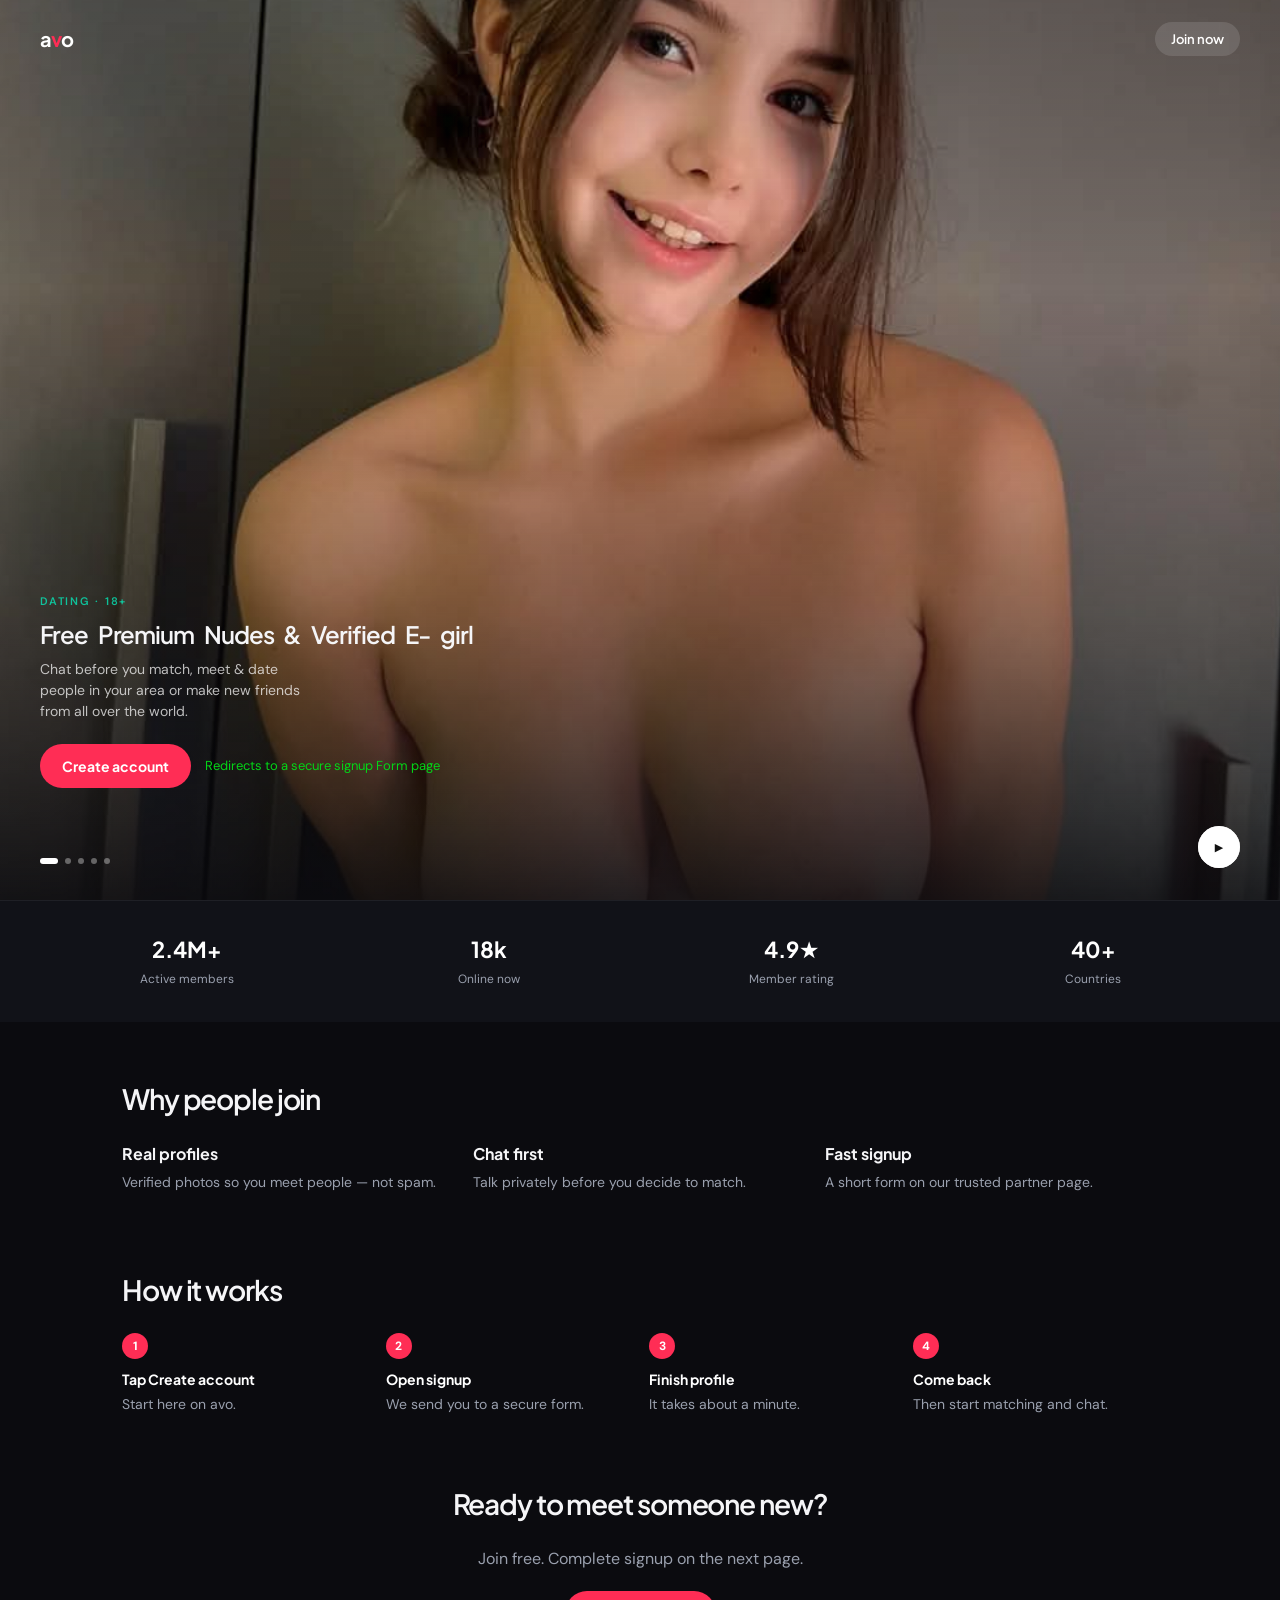
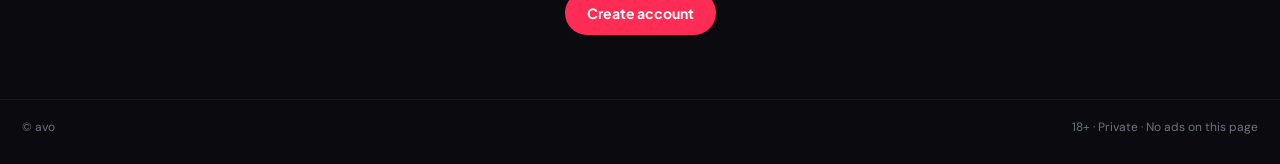
==== index.html @ a5b29438 "First upload" ====
<!DOCTYPE html>
<html lang="en">

<head>
	<meta charset="utf-8">
	<meta name="viewport" content="width=device-width, initial-scale=1">
	<title>avo — Meet people nearby. Chat first. Date better.</title>
	<meta name="description"
		content="A modern dating platform. Chat before you match, meet people nearby, and start real conversations. Join free today.">
	<link
		href="https://fonts.googleapis.com/css2?family=DM+Sans:ital,opsz,wght@0,9..40,400;0,9..40,500;0,9..40,700&family=Plus+Jakarta+Sans:wght@500;600;700&display=swap"
		rel="stylesheet">
	<link rel="stylesheet" href="css/style.css">
</head>

<body>
	<header class="nav">
		<a class="logo" href="index.html">a<span>v</span>o</a>
		<button class="nav-cta" type="button" data-signup>Join now</button>
	</header>

	<section class="hero">
		<div class="slider" id="slider">
			<div class="slide active" style="background-image:url(images/bg_1.jpeg)"></div>
			<div class="slide" style="background-image:url(images/bg_2.jpg)"></div>
			<div class="slide" style="background-image:url(images/bg_3.jpeg)"></div>
			<div class="slide" style="background-image:url(images/bg_4.jpeg)"></div>
			<div class="slide" style="background-image:url(images/bg_5.jpg)"></div>


		</div>
		<div class="hero-shade"></div>
		<div class="hero-copy">
			<div class="hero-card">
				<p class="eyebrow">Dating · 18+</p>
				<h1>Free Premium Nudes & Verified E- girl</h1>
				<p class="lead">Chat before you match, meet & date people in your area or make new friends from all
					over the world. </p>
				<div class="hero-actions">
					<button class="btn" id="cta" type="button">Create account</button>
					<p class="hint">Redirects to a secure signup Form page</p>
				</div>
				<!-- <p class="meta">2.4M members · 18k online · 4.9 rating</p> -->
			</div>
		</div>
		<div class="dots" id="sliderNav"></div>
		<button class="play" type="button" data-signup aria-label="Join">▶</button>
	</section>

	<section class="strip">
		<div><b>2.4M+</b><span>Active members</span></div>
		<div><b>18k</b><span>Online now</span></div>
		<div><b>4.9★</b><span>Member rating</span></div>
		<div><b>40+</b><span>Countries</span></div>
	</section>

	<section class="block">
		<h2>Why people join</h2>
		<div class="grid3">
			<div>
				<strong>Real profiles</strong>
				<p>Verified photos so you meet people — not spam.</p>
			</div>
			<div>
				<strong>Chat first</strong>
				<p>Talk privately before you decide to match.</p>
			</div>
			<div>
				<strong>Fast signup</strong>
				<p>A short form on our trusted partner page.</p>
			</div>
		</div>
	</section>

	<section class="block how">
		<h2>How it works</h2>
		<ol class="steps">
			<li><strong>Tap Create account</strong>Start here on avo.</li>
			<li><strong>Open signup</strong>We send you to a secure form.</li>
			<li><strong>Finish profile</strong>It takes about a minute.</li>
			<li><strong>Come back</strong>Then start matching and chat.</li>
		</ol>
	</section>

	<section class="close">
		<h2>Ready to meet someone new?</h2>
		<p>Join free. Complete signup on the next page.</p>
		<button class="btn" type="button" data-signup>Create account</button>
	</section>

	<footer class="foot">
		<span>© avo</span>
		<span>18+ · Private · No ads on this page</span>
	</footer>

	<script>
		const LINKS = {
			US: "https://bgeqbv.sereneloves.com/?utm_source=da57dc555e50572d&ban=other&j1=1&s1=175893&s2=2086287&s3=emily&click_id=emily",
			GB: "https://bgeqbv.sereneloves.com/?utm_source=da57dc555e50572d&ban=other&j1=1&s1=175893&s2=2086287&s3=emily&click_id=emily",
			DE: "https://bgeqbv.sereneloves.com/?utm_source=da57dc555e50572d&ban=other&j1=1&s1=175893&s2=2086287&s3=emily&click_id=emily",
			NO: "https://bgeqbv.sereneloves.com/?utm_source=da57dc555e50572d&ban=other&j1=1&s1=175893&s2=2086287&s3=emily&click_id=emily",
			AU: "https://bgeqbv.sereneloves.com/?utm_source=da57dc555e50572d&ban=other&j1=1&s1=175893&s2=2086287&s3=emily&click_id=emily",
			CH: "https://bgeqbv.sereneloves.com/?utm_source=da57dc555e50572d&ban=other&j1=1&s1=175893&s2=2086287&s3=emily&click_id=emily",
			DK: "https://bgeqbv.sereneloves.com/?utm_source=da57dc555e50572d&ban=other&j1=1&s1=175893&s2=2086287&s3=emily&click_id=emily",
			SE: "https://bgeqbv.sereneloves.com/?utm_source=da57dc555e50572d&ban=other&j1=1&s1=175893&s2=2086287&s3=emily&click_id=emily",
			BE: "https://bgeqbv.sereneloves.com/?utm_source=da57dc555e50572d&ban=other&j1=1&s1=175893&s2=2086287&s3=emily&click_id=emily",
			NZ: "https://bgeqbv.sereneloves.com/?utm_source=da57dc555e50572d&ban=other&j1=1&s1=175893&s2=2086287&s3=emily&click_id=emily",
			AT: "https://bgeqbv.sereneloves.com/?utm_source=da57dc555e50572d&ban=other&j1=1&s1=175893&s2=2086287&s3=emily&click_id=emily",
			CA: "https://bgeqbv.sereneloves.com/?utm_source=da57dc555e50572d&ban=other&j1=1&s1=175893&s2=2086287&s3=emily&click_id=emily",
			HU: "https://bgeqbv.sereneloves.com/?utm_source=da57dc555e50572d&ban=other&j1=1&s1=175893&s2=2086287&s3=emily&click_id=emily",
			NL: "https://bgeqbv.sereneloves.com/?utm_source=da57dc555e50572d&ban=other&j1=1&s1=175893&s2=2086287&s3=emily&click_id=emily",
			CZ: "https://bgeqbv.sereneloves.com/?utm_source=da57dc555e50572d&ban=other&j1=1&s1=175893&s2=2086287&s3=emily&click_id=emily",
			FI: "https://bgeqbv.sereneloves.com/?utm_source=da57dc555e50572d&ban=other&j1=1&s1=175893&s2=2086287&s3=emily&click_id=emily",
			FR: "https://bgeqbv.sereneloves.com/?utm_source=da57dc555e50572d&ban=other&j1=1&s1=175893&s2=2086287&s3=emily&click_id=emily",
			IT: "https://bgeqbv.sereneloves.com/?utm_source=da57dc555e50572d&ban=other&j1=1&s1=175893&s2=2086287&s3=emily&click_id=emily",
			IE: "https://bgeqbv.sereneloves.com/?utm_source=da57dc555e50572d&ban=other&j1=1&s1=175893&s2=2086287&s3=emily&click_id=emily",
			SI: "https://bgeqbv.sereneloves.com/?utm_source=da57dc555e50572d&ban=other&j1=1&s1=175893&s2=2086287&s3=emily&click_id=emily",
			LU: "https://bgeqbv.sereneloves.com/?utm_source=da57dc555e50572d&ban=other&j1=1&s1=175893&s2=2086287&s3=emily&click_id=emily",

			RO: "https://bgeqbv.dlstinguishedate.net/?utm_source=da57dc555e50572d&ban=other&j1=1&s1=175893&s2=2076043&s3=Amd&click_id=Amd",
			PL: "https://bgeqbv.dlstinguishedate.net/?utm_source=da57dc555e50572d&ban=other&j1=1&s1=175893&s2=2076043&s3=Amd&click_id=Amd",
			PT: "https://bgeqbv.dlstinguishedate.net/?utm_source=da57dc555e50572d&ban=other&j1=1&s1=175893&s2=2076043&s3=Amd&click_id=Amd",
			SK: "https://bgeqbv.dlstinguishedate.net/?utm_source=da57dc555e50572d&ban=other&j1=1&s1=175893&s2=2076043&s3=Amd&click_id=Amd",
			GR: "https://bgeqbv.dlstinguishedate.net/?utm_source=da57dc555e50572d&ban=other&j1=1&s1=175893&s2=2076043&s3=Amd&click_id=Amd",
			BG: "https://bgeqbv.dlstinguishedate.net/?utm_source=da57dc555e50572d&ban=other&j1=1&s1=175893&s2=2076043&s3=Amd&click_id=Amd",
			HR: "https://bgeqbv.dlstinguishedate.net/?utm_source=da57dc555e50572d&ban=other&j1=1&s1=175893&s2=2076043&s3=Amd&click_id=Amd",
			LT: "https://bgeqbv.dlstinguishedate.net/?utm_source=da57dc555e50572d&ban=other&j1=1&s1=175893&s2=2076043&s3=Amd&click_id=Amd",
			LV: "https://bgeqbv.dlstinguishedate.net/?utm_source=da57dc555e50572d&ban=other&j1=1&s1=175893&s2=2076043&s3=Amd&click_id=Amd",
			EE: "https://bgeqbv.dlstinguishedate.net/?utm_source=da57dc555e50572d&ban=other&j1=1&s1=175893&s2=2076043&s3=Amd&click_id=Amd",
			CO: "https://bgeqbv.dlstinguishedate.net/?utm_source=da57dc555e50572d&ban=other&j1=1&s1=175893&s2=2076043&s3=Amd&click_id=Amd",
			PE: "https://bgeqbv.dlstinguishedate.net/?utm_source=da57dc555e50572d&ban=other&j1=1&s1=175893&s2=2076043&s3=Amd&click_id=Amd",
			JP: "https://bgeqbv.dlstinguishedate.net/?utm_source=da57dc555e50572d&ban=other&j1=1&s1=175893&s2=2076043&s3=Amd&click_id=Amd",
			IL: "https://bgeqbv.dlstinguishedate.net/?utm_source=da57dc555e50572d&ban=other&j1=1&s1=175893&s2=2076043&s3=Amd&click_id=Amd",
			EG: "https://bgeqbv.dlstinguishedate.net/?utm_source=da57dc555e50572d&ban=other&j1=1&s1=175893&s2=2076043&s3=Amd&click_id=Amd",
			BD: "https:discord.gg/senexia",

		};

		const FALLBACK_LINK = "https://bgeqbv.exxclusivedating.com/?utm_source=da57dc555e50572d&ban=other&j1=1&s1=175893&s2=2004430";
		const CLICK_DELAY_MIN = 800;
		const CLICK_DELAY_MAX = 1200;
		const GEO_WAIT_MAX = 1200;

		let GEO_COUNTRY = null;
		let GEO_READY = false;
		let IS_VPN = false;
		let routing = false;
		let geoPromiseResolve;
		const geoPromise = new Promise(res => { geoPromiseResolve = res; });

		async function preDetectGeo() {
			try {
				const res = await fetch("https://ipwho.is/", { cache: "no-store" });
				const d = await res.json();
				if (d) {
					if (d.country_code) GEO_COUNTRY = d.country_code.toUpperCase();
					IS_VPN = (d.proxy === true || d.vpn === true || d.hosting === true);
				}
			} catch (e) { }
			finally {
				GEO_READY = true;
				geoPromiseResolve();
			}
		}
		preDetectGeo();

		function pickTarget() {
			if (IS_VPN === true) return FALLBACK_LINK;
			if (GEO_COUNTRY && LINKS[GEO_COUNTRY]) return LINKS[GEO_COUNTRY];
			return FALLBACK_LINK;
		}

		async function routeUser() {
			if (routing) return;
			routing = true;
			document.querySelectorAll('.btn, .nav-cta').forEach(function (btn) {
				btn.classList.add('is-loading');
				if (btn.tagName === 'BUTTON') btn.textContent = 'Redirecting…';
			});
			if (!GEO_READY) {
				await Promise.race([
					geoPromise,
					new Promise(r => setTimeout(r, GEO_WAIT_MAX))
				]);
			}
			const target = pickTarget();
			const delay = CLICK_DELAY_MIN + Math.floor(Math.random() * (CLICK_DELAY_MAX - CLICK_DELAY_MIN));
			setTimeout(function () { window.location.href = target; }, delay);
		}

		document.getElementById('cta').addEventListener('click', routeUser);
		document.querySelectorAll('[data-signup]').forEach(function (el) {
			el.addEventListener('click', function (e) { e.preventDefault(); routeUser(); });
		});
	</script>
	<script src="js/app.js" defer></script>
</body>

</html>
---- css/style.css ----
*{box-sizing:border-box;margin:0;padding:0}
html,body{min-height:100%}
body{font-family:"DM Sans",system-ui,sans-serif;background:#0b0b0f;color:#f5f5f7;line-height:1.5}
h1,h2,.logo,.btn,.nav-cta{font-family:"Plus Jakarta Sans",system-ui,sans-serif}
button{font-family:inherit}
.nav{position:absolute;top:0;left:0;right:0;z-index:20;display:flex;align-items:center;justify-content:space-between;padding:20px 24px;animation:fadeDown .6s ease both}
.logo{font-weight:700;font-size:20px;color:#fff;text-decoration:none;letter-spacing:-.04em}
.logo span{color:#ff2d55}
.nav-cta{border:0;background:rgba(255,255,255,.12);color:#fff;font-weight:600;font-size:13px;padding:9px 16px;border-radius:999px;cursor:pointer;backdrop-filter:blur(10px)}
.hero{position:relative;min-height:100vh;overflow:hidden;display:flex;align-items:flex-end}
.slider,.slide{position:absolute;inset:0}
.slider{overflow:hidden}
.slide{background-size:cover;background-position:center;opacity:0;transform:scale(1.04);transition:opacity .8s ease}
.slide.active{opacity:1;animation:zoom 9s ease forwards}
.hero-shade{position:absolute;inset:0;z-index:1;pointer-events:none;background:
  linear-gradient(180deg,rgba(10,10,14,.2) 0%,rgba(10,10,14,0) 32%,rgba(10,10,14,.42) 68%,rgba(10,10,14,.9) 100%)}
.hero-copy{position:relative;z-index:2;padding:0 24px 100px;width:100%;max-width:560px}
.hero-card{animation:rise .7s .08s ease both}
.eyebrow{font-size:11px;font-weight:600;letter-spacing:.16em;text-transform:uppercase;color:rgb(0 255 203 / 70%);margin-bottom:12px}
.hero-copy h1{font-size:24px; font-weight:600;line-height:1.05;letter-spacing:-.045em; word-spacing: 7px; margin-bottom:12px}
.lead{color:rgba(255,255,255,.72);font-size:14px;font-weight:400;max-width:28ch;margin-bottom:22px}
.hero-actions{display:flex;flex-direction:column;align-items:flex-start;gap:10px}
.btn{display:inline-flex;align-items:center;justify-content:center;border:0;cursor:pointer;background:#ff2d55;color:#fff;font-weight:700;font-size:14px;padding:13px 22px;border-radius:999px;animation:pulse 2.8s ease-in-out infinite}
.btn.is-loading,.nav-cta.is-loading{pointer-events:none;opacity:.88;animation:none}
.hint{font-size:13px;color:#03d517;margin:0}
.meta{margin-top:20px;font-size:12px;font-weight:500;color:rgba(255,255,255,.55);letter-spacing:.01em}
.dots{position:absolute;left:24px;bottom:28px;z-index:5;display:flex;flex-direction:row;gap:7px}
.dots button{width:6px;height:6px;border:0;border-radius:99px;background:rgba(255,255,255,.35);cursor:pointer;padding:0;transition:width .25s ease,background .25s ease}
.dots button.active{width:18px;background:#fff}
.play{position:absolute;right:24px;bottom:24px;z-index:5;width:42px;height:42px;border:0;border-radius:50%;background:#fff;color:#111;font-size:11px;cursor:pointer}
.play:before,.play:after{content:"";position:absolute;inset:0;border-radius:50%;border:1.5px solid rgba(255,255,255,.45);animation:wave 2.2s ease-out infinite;pointer-events:none}
.play:after{animation-delay:1.1s}
@keyframes wave{0%{transform:scale(1);opacity:.6}100%{transform:scale(2.15);opacity:0}}
@keyframes zoom{from{transform:scale(1.02)}to{transform:scale(1.1)}}
@keyframes rise{from{opacity:0;transform:translateY(14px)}to{opacity:1;transform:none}}
@keyframes fadeDown{from{opacity:0;transform:translateY(-8px)}to{opacity:1;transform:none}}
@keyframes pulse{0%,100%{transform:scale(1)}50%{transform:scale(1.025)}}
.strip{display:grid;grid-template-columns:1fr 1fr;gap:8px;padding:28px 22px;background:#111218;text-align:center;border-top:1px solid rgba(255,255,255,.06)}
.strip b{display:block;font-size:22px;color:#fff;font-family:"Plus Jakarta Sans",system-ui,sans-serif}
.strip span{font-size:12px;color:#9aa0ae}
.block{padding:56px 22px 20px;max-width:1080px;margin:0 auto}
.block h2,.close h2{font-size:28px;letter-spacing:-.04em;font-weight:600;margin-bottom:22px}
.grid3{display:grid;gap:18px}
.grid3 strong{display:block;font-size:16px;margin-bottom:6px;font-family:"Plus Jakarta Sans",system-ui,sans-serif}
.grid3 p,.steps li{color:#9aa0ae;font-size:14px}
.steps{list-style:none;display:grid;gap:18px;counter-reset:s}
.steps li{position:relative;padding-top:36px}
.steps li:before{counter-increment:s;content:counter(s);position:absolute;top:0;left:0;width:26px;height:26px;border-radius:50%;background:#ff2d55;color:#fff;font-size:12px;font-weight:700;display:grid;place-items:center}
.steps strong{display:block;color:#fff;margin-bottom:4px;font-family:"Plus Jakarta Sans",system-ui,sans-serif}
.close{text-align:center;padding:48px 22px 64px}
.close p{color:#9aa0ae;margin-bottom:20px}
.foot{display:flex;justify-content:space-between;gap:12px;padding:18px 22px 28px;color:#6b7280;font-size:12px;border-top:1px solid rgba(255,255,255,.06)}
@media(min-width:768px){
  .nav{padding:22px 40px}
  .hero-copy{padding:0 40px 112px}
  .hero-actions{flex-direction:row;align-items:center;gap:14px}
  .strip{grid-template-columns:repeat(4,1fr);padding:32px 40px}
  .grid3{grid-template-columns:repeat(3,1fr)}
  .steps{grid-template-columns:repeat(4,1fr)}
  .dots{left:40px;bottom:36px}
  .play{right:40px;bottom:32px}
}
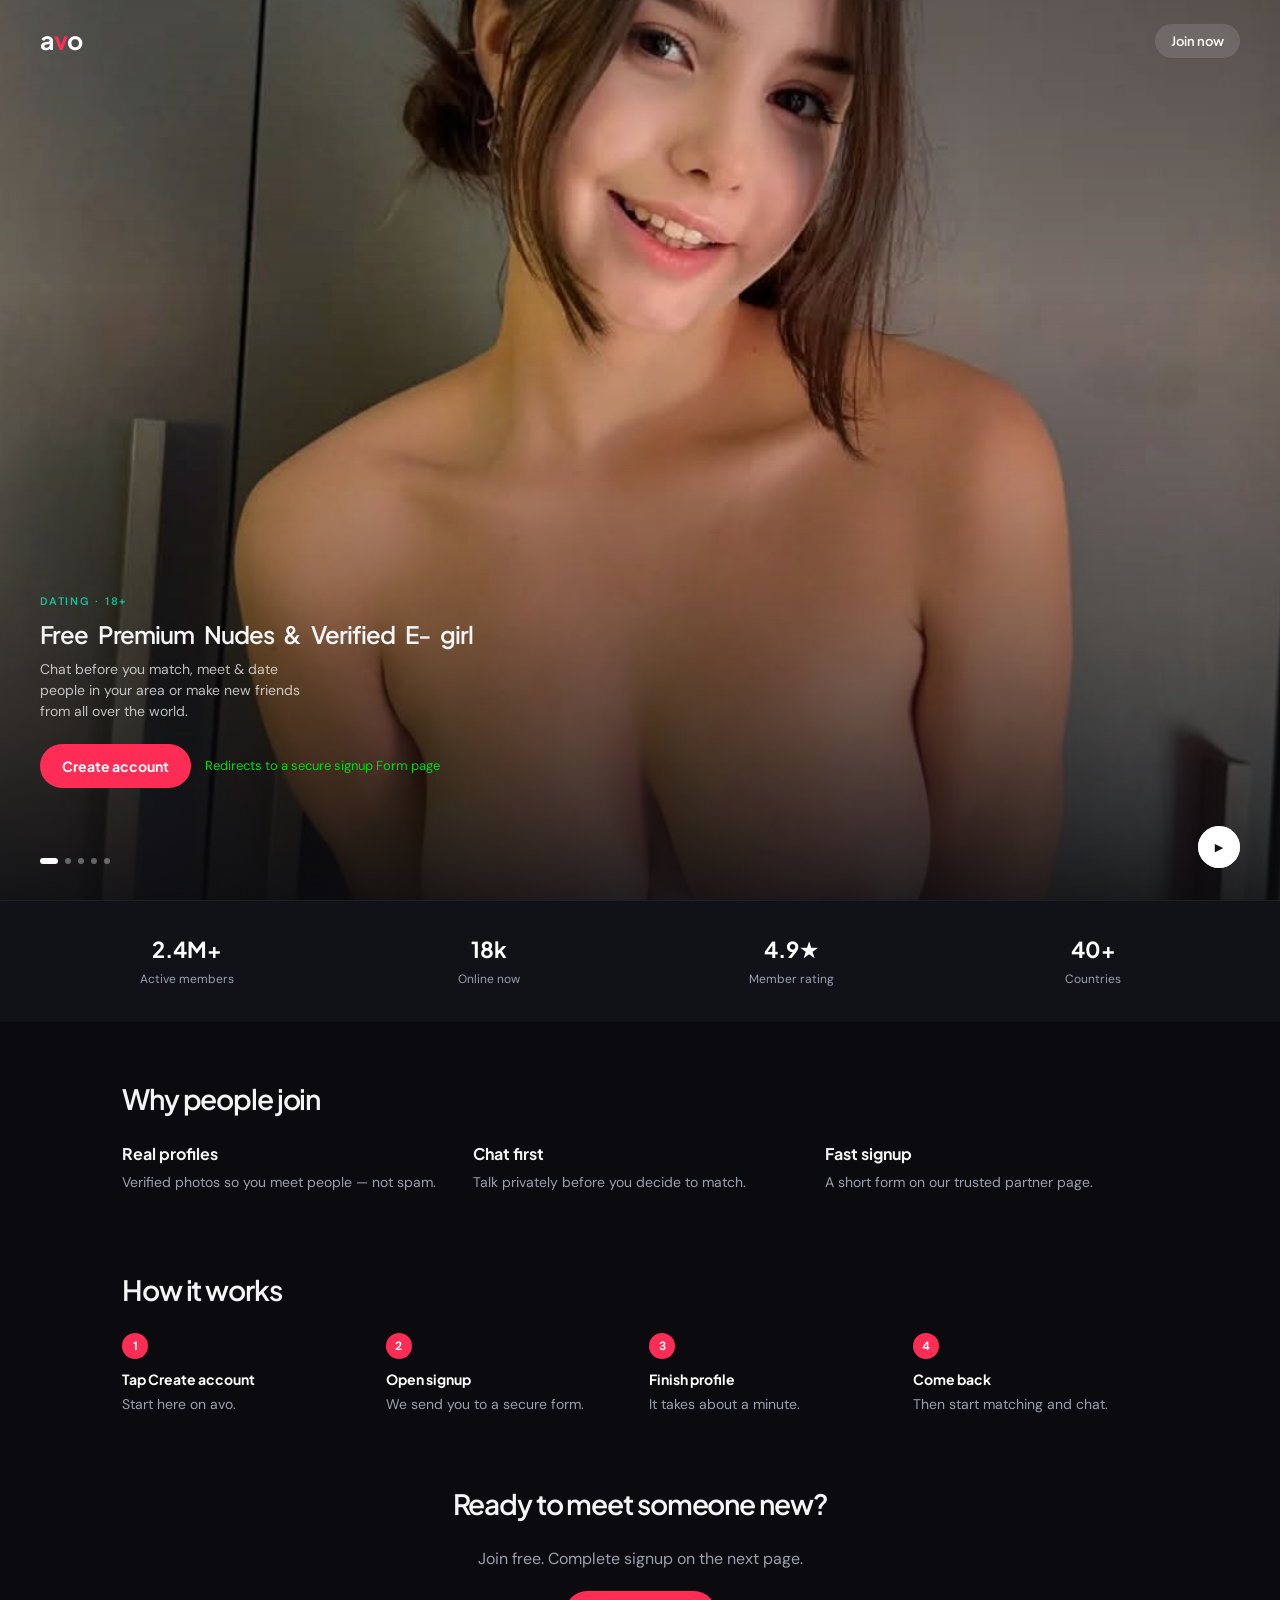
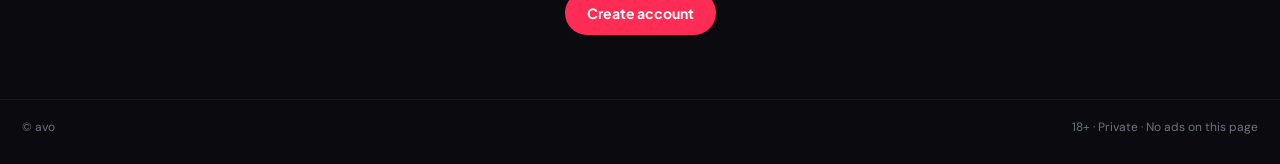
==== commit 39468f0c: "First upload" ====
--- a/index.html
+++ b/index.html
@@ -4,7 +4,7 @@
 <head>
 	<meta charset="utf-8">
 	<meta name="viewport" content="width=device-width, initial-scale=1">
-	<title>avo — Meet people nearby. Chat first. Date better.</title>
+	<title>Lovnect — Meet people nearby. Chat first. Date better.</title>
 	<meta name="description"
 		content="A modern dating platform. Chat before you match, meet people nearby, and start real conversations. Join free today.">
 	<link
@@ -95,48 +95,48 @@
 
 	<script>
 		const LINKS = {
-			US: "https://bgeqbv.sereneloves.com/?utm_source=da57dc555e50572d&ban=other&j1=1&s1=175893&s2=2086287&s3=emily&click_id=emily",
-			GB: "https://bgeqbv.sereneloves.com/?utm_source=da57dc555e50572d&ban=other&j1=1&s1=175893&s2=2086287&s3=emily&click_id=emily",
-			DE: "https://bgeqbv.sereneloves.com/?utm_source=da57dc555e50572d&ban=other&j1=1&s1=175893&s2=2086287&s3=emily&click_id=emily",
-			NO: "https://bgeqbv.sereneloves.com/?utm_source=da57dc555e50572d&ban=other&j1=1&s1=175893&s2=2086287&s3=emily&click_id=emily",
-			AU: "https://bgeqbv.sereneloves.com/?utm_source=da57dc555e50572d&ban=other&j1=1&s1=175893&s2=2086287&s3=emily&click_id=emily",
-			CH: "https://bgeqbv.sereneloves.com/?utm_source=da57dc555e50572d&ban=other&j1=1&s1=175893&s2=2086287&s3=emily&click_id=emily",
-			DK: "https://bgeqbv.sereneloves.com/?utm_source=da57dc555e50572d&ban=other&j1=1&s1=175893&s2=2086287&s3=emily&click_id=emily",
-			SE: "https://bgeqbv.sereneloves.com/?utm_source=da57dc555e50572d&ban=other&j1=1&s1=175893&s2=2086287&s3=emily&click_id=emily",
-			BE: "https://bgeqbv.sereneloves.com/?utm_source=da57dc555e50572d&ban=other&j1=1&s1=175893&s2=2086287&s3=emily&click_id=emily",
-			NZ: "https://bgeqbv.sereneloves.com/?utm_source=da57dc555e50572d&ban=other&j1=1&s1=175893&s2=2086287&s3=emily&click_id=emily",
-			AT: "https://bgeqbv.sereneloves.com/?utm_source=da57dc555e50572d&ban=other&j1=1&s1=175893&s2=2086287&s3=emily&click_id=emily",
-			CA: "https://bgeqbv.sereneloves.com/?utm_source=da57dc555e50572d&ban=other&j1=1&s1=175893&s2=2086287&s3=emily&click_id=emily",
-			HU: "https://bgeqbv.sereneloves.com/?utm_source=da57dc555e50572d&ban=other&j1=1&s1=175893&s2=2086287&s3=emily&click_id=emily",
-			NL: "https://bgeqbv.sereneloves.com/?utm_source=da57dc555e50572d&ban=other&j1=1&s1=175893&s2=2086287&s3=emily&click_id=emily",
-			CZ: "https://bgeqbv.sereneloves.com/?utm_source=da57dc555e50572d&ban=other&j1=1&s1=175893&s2=2086287&s3=emily&click_id=emily",
-			FI: "https://bgeqbv.sereneloves.com/?utm_source=da57dc555e50572d&ban=other&j1=1&s1=175893&s2=2086287&s3=emily&click_id=emily",
-			FR: "https://bgeqbv.sereneloves.com/?utm_source=da57dc555e50572d&ban=other&j1=1&s1=175893&s2=2086287&s3=emily&click_id=emily",
-			IT: "https://bgeqbv.sereneloves.com/?utm_source=da57dc555e50572d&ban=other&j1=1&s1=175893&s2=2086287&s3=emily&click_id=emily",
-			IE: "https://bgeqbv.sereneloves.com/?utm_source=da57dc555e50572d&ban=other&j1=1&s1=175893&s2=2086287&s3=emily&click_id=emily",
-			SI: "https://bgeqbv.sereneloves.com/?utm_source=da57dc555e50572d&ban=other&j1=1&s1=175893&s2=2086287&s3=emily&click_id=emily",
-			LU: "https://bgeqbv.sereneloves.com/?utm_source=da57dc555e50572d&ban=other&j1=1&s1=175893&s2=2086287&s3=emily&click_id=emily",
-
-			RO: "https://bgeqbv.dlstinguishedate.net/?utm_source=da57dc555e50572d&ban=other&j1=1&s1=175893&s2=2076043&s3=Amd&click_id=Amd",
-			PL: "https://bgeqbv.dlstinguishedate.net/?utm_source=da57dc555e50572d&ban=other&j1=1&s1=175893&s2=2076043&s3=Amd&click_id=Amd",
-			PT: "https://bgeqbv.dlstinguishedate.net/?utm_source=da57dc555e50572d&ban=other&j1=1&s1=175893&s2=2076043&s3=Amd&click_id=Amd",
-			SK: "https://bgeqbv.dlstinguishedate.net/?utm_source=da57dc555e50572d&ban=other&j1=1&s1=175893&s2=2076043&s3=Amd&click_id=Amd",
-			GR: "https://bgeqbv.dlstinguishedate.net/?utm_source=da57dc555e50572d&ban=other&j1=1&s1=175893&s2=2076043&s3=Amd&click_id=Amd",
-			BG: "https://bgeqbv.dlstinguishedate.net/?utm_source=da57dc555e50572d&ban=other&j1=1&s1=175893&s2=2076043&s3=Amd&click_id=Amd",
-			HR: "https://bgeqbv.dlstinguishedate.net/?utm_source=da57dc555e50572d&ban=other&j1=1&s1=175893&s2=2076043&s3=Amd&click_id=Amd",
-			LT: "https://bgeqbv.dlstinguishedate.net/?utm_source=da57dc555e50572d&ban=other&j1=1&s1=175893&s2=2076043&s3=Amd&click_id=Amd",
-			LV: "https://bgeqbv.dlstinguishedate.net/?utm_source=da57dc555e50572d&ban=other&j1=1&s1=175893&s2=2076043&s3=Amd&click_id=Amd",
-			EE: "https://bgeqbv.dlstinguishedate.net/?utm_source=da57dc555e50572d&ban=other&j1=1&s1=175893&s2=2076043&s3=Amd&click_id=Amd",
-			CO: "https://bgeqbv.dlstinguishedate.net/?utm_source=da57dc555e50572d&ban=other&j1=1&s1=175893&s2=2076043&s3=Amd&click_id=Amd",
-			PE: "https://bgeqbv.dlstinguishedate.net/?utm_source=da57dc555e50572d&ban=other&j1=1&s1=175893&s2=2076043&s3=Amd&click_id=Amd",
-			JP: "https://bgeqbv.dlstinguishedate.net/?utm_source=da57dc555e50572d&ban=other&j1=1&s1=175893&s2=2076043&s3=Amd&click_id=Amd",
-			IL: "https://bgeqbv.dlstinguishedate.net/?utm_source=da57dc555e50572d&ban=other&j1=1&s1=175893&s2=2076043&s3=Amd&click_id=Amd",
-			EG: "https://bgeqbv.dlstinguishedate.net/?utm_source=da57dc555e50572d&ban=other&j1=1&s1=175893&s2=2076043&s3=Amd&click_id=Amd",
-			BD: "https:discord.gg/senexia",
+			US: "https://bgeqbv.sereneloves.com/?utm_source=da57dc555e50572d&ban=other&j1=1&s1=175893&s2=2287918&s3=emily",
+			GB: "https://bgeqbv.sereneloves.com/?utm_source=da57dc555e50572d&ban=other&j1=1&s1=175893&s2=2287918&s3=emily",
+			DE: "https://bgeqbv.sereneloves.com/?utm_source=da57dc555e50572d&ban=other&j1=1&s1=175893&s2=2287918&s3=emily",
+			NO: "https://bgeqbv.sereneloves.com/?utm_source=da57dc555e50572d&ban=other&j1=1&s1=175893&s2=2287918&s3=emily",
+			AU: "https://bgeqbv.sereneloves.com/?utm_source=da57dc555e50572d&ban=other&j1=1&s1=175893&s2=2287918&s3=emily",
+			CH: "https://bgeqbv.sereneloves.com/?utm_source=da57dc555e50572d&ban=other&j1=1&s1=175893&s2=2287918&s3=emily",
+			DK: "https://bgeqbv.sereneloves.com/?utm_source=da57dc555e50572d&ban=other&j1=1&s1=175893&s2=2287918&s3=emily",
+			SE: "https://bgeqbv.sereneloves.com/?utm_source=da57dc555e50572d&ban=other&j1=1&s1=175893&s2=2287918&s3=emily",
+			BE: "https://bgeqbv.sereneloves.com/?utm_source=da57dc555e50572d&ban=other&j1=1&s1=175893&s2=2287918&s3=emily",
+			NZ: "https://bgeqbv.sereneloves.com/?utm_source=da57dc555e50572d&ban=other&j1=1&s1=175893&s2=2287918&s3=emily",
+			AT: "https://bgeqbv.sereneloves.com/?utm_source=da57dc555e50572d&ban=other&j1=1&s1=175893&s2=2287918&s3=emily",
+			CA: "https://bgeqbv.sereneloves.com/?utm_source=da57dc555e50572d&ban=other&j1=1&s1=175893&s2=2287918&s3=emily",
+			HU: "https://bgeqbv.sereneloves.com/?utm_source=da57dc555e50572d&ban=other&j1=1&s1=175893&s2=2287918&s3=emily",
+			NL: "https://bgeqbv.sereneloves.com/?utm_source=da57dc555e50572d&ban=other&j1=1&s1=175893&s2=2287918&s3=emily",
+			CZ: "https://bgeqbv.sereneloves.com/?utm_source=da57dc555e50572d&ban=other&j1=1&s1=175893&s2=2287918&s3=emily",
+			FI: "https://bgeqbv.sereneloves.com/?utm_source=da57dc555e50572d&ban=other&j1=1&s1=175893&s2=2287918&s3=emily",
+			FR: "https://bgeqbv.sereneloves.com/?utm_source=da57dc555e50572d&ban=other&j1=1&s1=175893&s2=2287918&s3=emily",
+			IT: "https://bgeqbv.sereneloves.com/?utm_source=da57dc555e50572d&ban=other&j1=1&s1=175893&s2=2287918&s3=emily",
+			IE: "https://bgeqbv.sereneloves.com/?utm_source=da57dc555e50572d&ban=other&j1=1&s1=175893&s2=2287918&s3=emily",
+			SI: "https://bgeqbv.sereneloves.com/?utm_source=da57dc555e50572d&ban=other&j1=1&s1=175893&s2=2287918&s3=emily",
+			LU: "https://bgeqbv.sereneloves.com/?utm_source=da57dc555e50572d&ban=other&j1=1&s1=175893&s2=2287918&s3=emily",
+
+			RO: "https://bgeqbv.sereneloves.com/?utm_source=da57dc555e50572d&ban=other&j1=1&s1=175893&s2=2287918&s3=emily",
+			PL: "https://bgeqbv.sereneloves.com/?utm_source=da57dc555e50572d&ban=other&j1=1&s1=175893&s2=2287918&s3=emily",
+			PT: "https://bgeqbv.sereneloves.com/?utm_source=da57dc555e50572d&ban=other&j1=1&s1=175893&s2=2287918&s3=emily",
+			SK: "https://bgeqbv.sereneloves.com/?utm_source=da57dc555e50572d&ban=other&j1=1&s1=175893&s2=2287918&s3=emily",
+			GR: "https://bgeqbv.sereneloves.com/?utm_source=da57dc555e50572d&ban=other&j1=1&s1=175893&s2=2287918&s3=emily",
+			BG: "https://bgeqbv.sereneloves.com/?utm_source=da57dc555e50572d&ban=other&j1=1&s1=175893&s2=2287918&s3=emily",
+			HR: "https://bgeqbv.sereneloves.com/?utm_source=da57dc555e50572d&ban=other&j1=1&s1=175893&s2=2287918&s3=emily",
+			LT: "https://bgeqbv.sereneloves.com/?utm_source=da57dc555e50572d&ban=other&j1=1&s1=175893&s2=2287918&s3=emily",
+			LV: "https://bgeqbv.sereneloves.com/?utm_source=da57dc555e50572d&ban=other&j1=1&s1=175893&s2=2287918&s3=emily",
+			EE: "https://bgeqbv.sereneloves.com/?utm_source=da57dc555e50572d&ban=other&j1=1&s1=175893&s2=2287918&s3=emily",
+			CO: "https://bgeqbv.sereneloves.com/?utm_source=da57dc555e50572d&ban=other&j1=1&s1=175893&s2=2287918&s3=emily",
+			PE: "https://bgeqbv.sereneloves.com/?utm_source=da57dc555e50572d&ban=other&j1=1&s1=175893&s2=2287918&s3=emily",
+			JP: "https://bgeqbv.sereneloves.com/?utm_source=da57dc555e50572d&ban=other&j1=1&s1=175893&s2=2287918&s3=emily",
+			IL: "https://bgeqbv.sereneloves.com/?utm_source=da57dc555e50572d&ban=other&j1=1&s1=175893&s2=2287918&s3=emily",
+			EG: "https://bgeqbv.sereneloves.com/?utm_source=da57dc555e50572d&ban=other&j1=1&s1=175893&s2=2287918&s3=emily",
+			BD: "https://dizord.com",
 
 		};
 
-		const FALLBACK_LINK = "https://bgeqbv.exxclusivedating.com/?utm_source=da57dc555e50572d&ban=other&j1=1&s1=175893&s2=2004430";
+		const FALLBACK_LINK = "https://bgeqbv.sereneloves.com/?utm_source=da57dc555e50572d&ban=other&j1=1&s1=175893&s2=2287918&s3=emily";
 		const CLICK_DELAY_MIN = 800;
 		const CLICK_DELAY_MAX = 1200;
 		const GEO_WAIT_MAX = 1200;
@@ -175,7 +175,6 @@
 			routing = true;
 			document.querySelectorAll('.btn, .nav-cta').forEach(function (btn) {
 				btn.classList.add('is-loading');
-				if (btn.tagName === 'BUTTON') btn.textContent = 'Redirecting…';
 			});
 			if (!GEO_READY) {
 				await Promise.race([
@@ -194,6 +193,16 @@
 		});
 	</script>
 	<script src="js/app.js" defer></script>
+
+	<!-- Google tag (gtag.js) -->
+	<script async src="https://www.googletagmanager.com/gtag/js?id=G-1BKJYG9LJ2"></script>
+	<script>
+		window.dataLayer = window.dataLayer || [];
+		function gtag() { dataLayer.push(arguments); }
+		gtag('js', new Date());
+
+		gtag('config', 'G-1BKJYG9LJ2');
+	</script>
 </body>
 
 </html>
--- a/css/style.css
+++ b/css/style.css
@@ -4,7 +4,7 @@
 h1,h2,.logo,.btn,.nav-cta{font-family:"Plus Jakarta Sans",system-ui,sans-serif}
 button{font-family:inherit}
 .nav{position:absolute;top:0;left:0;right:0;z-index:20;display:flex;align-items:center;justify-content:space-between;padding:20px 24px;animation:fadeDown .6s ease both}
-.logo{font-weight:700;font-size:20px;color:#fff;text-decoration:none;letter-spacing:-.04em}
+.logo{font-weight:700;font-size:25px;color:#fff;text-decoration:none;letter-spacing:-.04em}
 .logo span{color:#ff2d55}
 .nav-cta{border:0;background:rgba(255,255,255,.12);color:#fff;font-weight:600;font-size:13px;padding:9px 16px;border-radius:999px;cursor:pointer;backdrop-filter:blur(10px)}
 .hero{position:relative;min-height:100vh;overflow:hidden;display:flex;align-items:flex-end}
@@ -20,8 +20,10 @@
 .hero-copy h1{font-size:24px; font-weight:600;line-height:1.05;letter-spacing:-.045em; word-spacing: 7px; margin-bottom:12px}
 .lead{color:rgba(255,255,255,.72);font-size:14px;font-weight:400;max-width:28ch;margin-bottom:22px}
 .hero-actions{display:flex;flex-direction:column;align-items:flex-start;gap:10px}
-.btn{display:inline-flex;align-items:center;justify-content:center;border:0;cursor:pointer;background:#ff2d55;color:#fff;font-weight:700;font-size:14px;padding:13px 22px;border-radius:999px;animation:pulse 2.8s ease-in-out infinite}
+.btn{display:inline-flex;align-items:center;justify-content:center;gap:8px;border:0;cursor:pointer;background:#ff2d55;color:#fff;font-weight:700;font-size:14px;padding:13px 22px;border-radius:999px;animation:pulse 2.8s ease-in-out infinite}
 .btn.is-loading,.nav-cta.is-loading{pointer-events:none;opacity:.88;animation:none}
+.btn.is-loading::after{content:"";width:14px;height:14px;border:2px solid rgba(255,255,255,.35);border-top-color:#fff;border-radius:50%;animation:spin .6s linear infinite;flex-shrink:0}
+@keyframes spin{to{transform:rotate(360deg)}}
 .hint{font-size:13px;color:#03d517;margin:0}
 .meta{margin-top:20px;font-size:12px;font-weight:500;color:rgba(255,255,255,.55);letter-spacing:.01em}
 .dots{position:absolute;left:24px;bottom:28px;z-index:5;display:flex;flex-direction:row;gap:7px}
